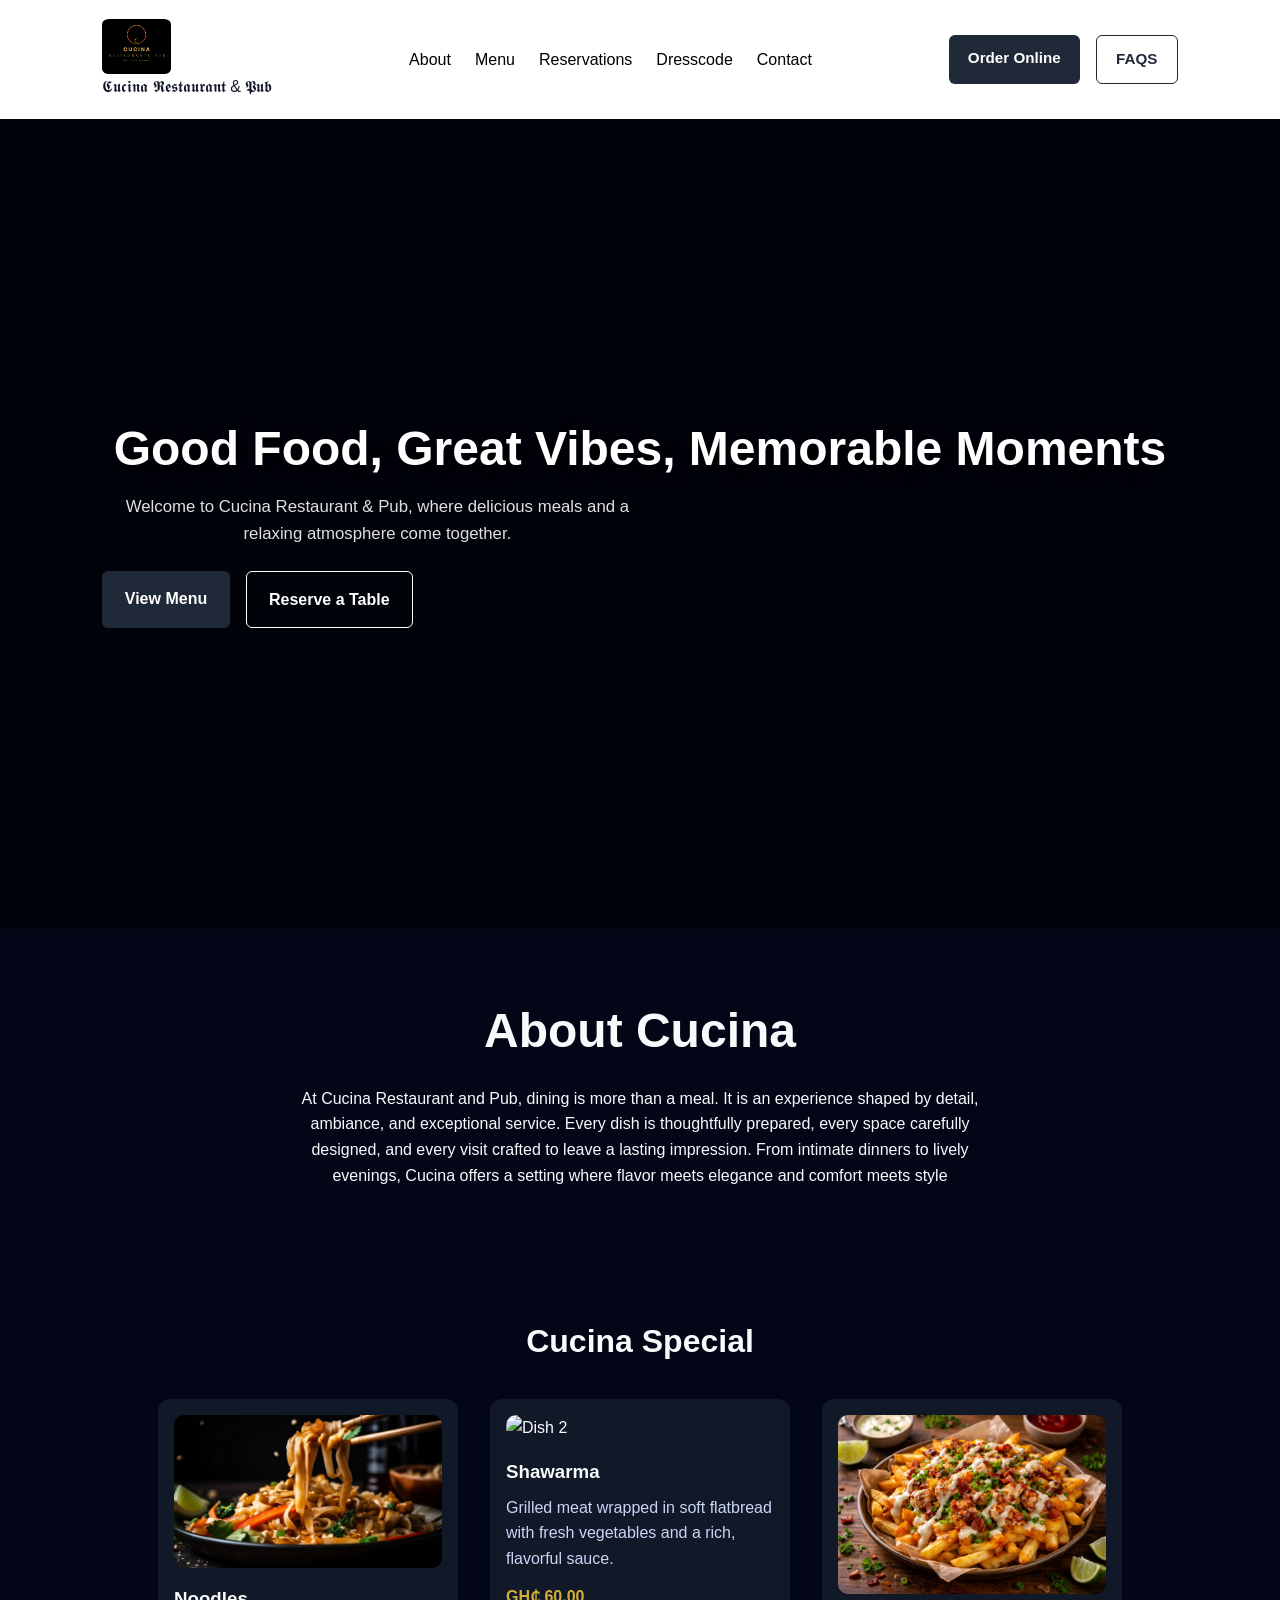
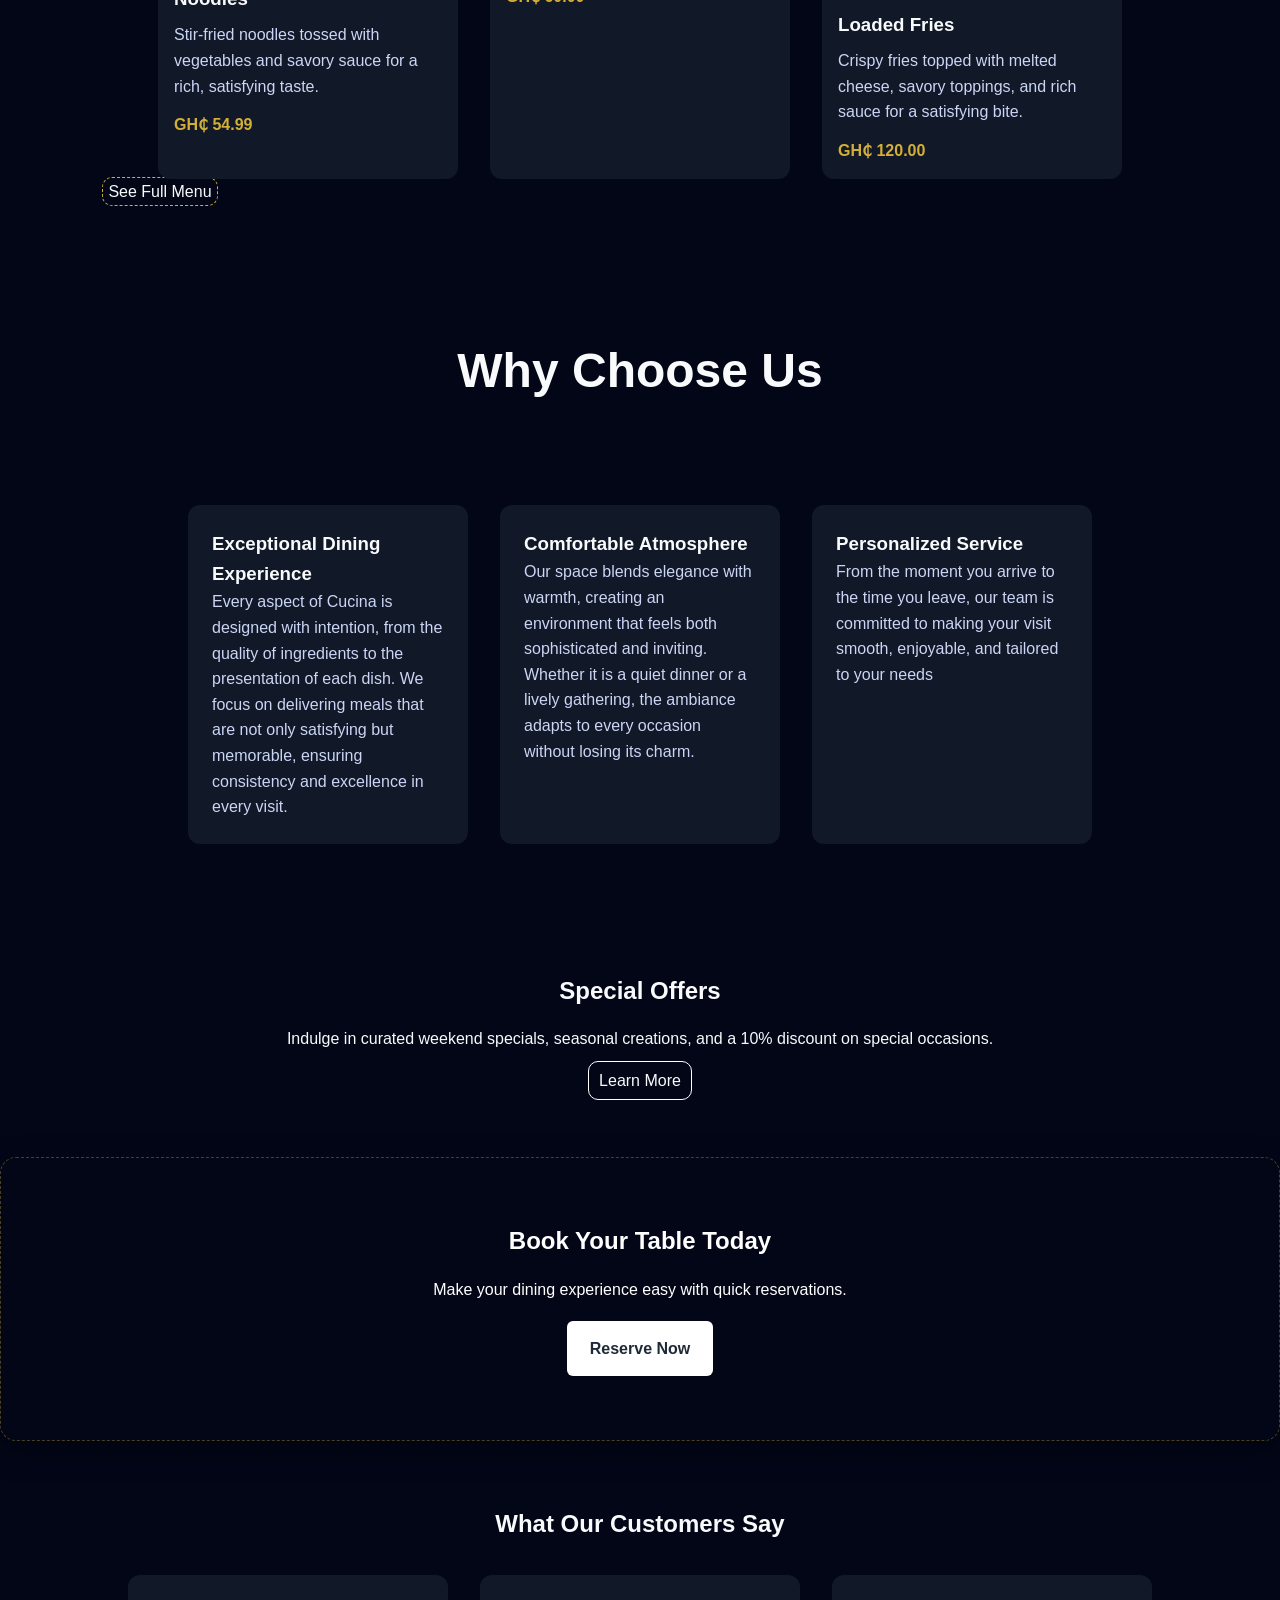
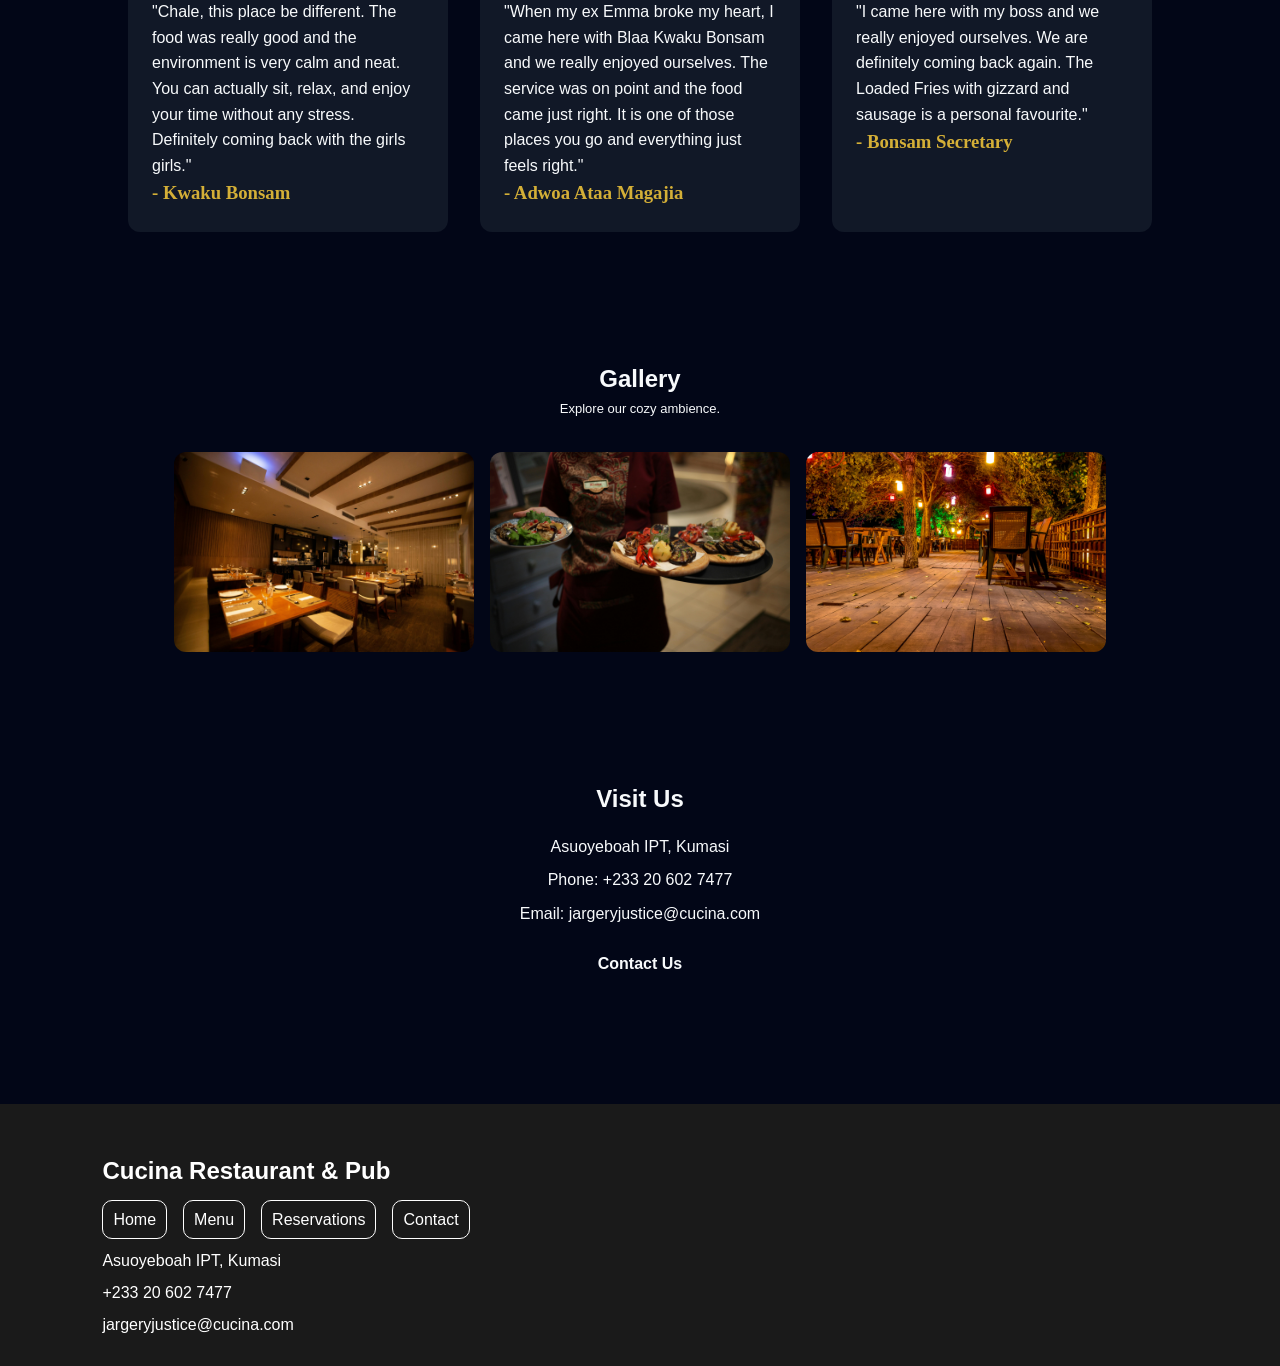
==== index.html @ d52d681e "fixed structure for deployment on vercel" ====
<!DOCTYPE html>
<html lang="en">
<head>
  <meta charset="UTF-8" />
  <meta name="viewport" content="width=device-width, initial-scale=1.0" />
  <link rel="stylesheet" href="css\home.css">
  <link href="https://fonts.googleapis.com/css2?family=Inter:wght@400;500;600&family=Playfair+Display:wght@500;600;700&display=swap" rel="stylesheet">
  <title>Cucina Restaurant & Pub</title>
</head>

<body>

  <header>
    <div class="logo">
      <a href="index.html">
        <img src="assets\logo2.png" loading="eager" alt="Cucina Restaurant and pub logo">
        𝕮𝖚𝖈𝖎𝖓𝖆 𝕽𝖊𝖘𝖙𝖆𝖚𝖗𝖆𝖓𝖙 & 𝕻𝖚𝖇
      </a>
    </div>

    <nav>
      <ul>
        <li><a href="#about">About</a></li>
        <li><a href="menu.html">Menu</a></li>
        <li><a href="reservations.html">Reservations</a></li>
        <li><a href="dresscode.html">Dresscode</a></li>
        <li><a href="contact.html">Contact</a></li>
      </ul>
    </nav>

    <div class="header-actions">
      <a href="menu.html">Order Online</a>
      <a href="faqs.html">FAQS</a>
    </div>
  </header>

  <main>

    <section class="hero" id="about">
      <div class="hero-text" >
        <h1>Good Food, Great Vibes, Memorable Moments</h1>
        <p>
          Welcome to Cucina Restaurant & Pub, where delicious meals and a relaxing atmosphere come together.
        </p>
        <div class="hero-buttons">
          <a href="menu.html">View Menu</a>
          <a href="reservations.html">Reserve a Table</a>
        </div>
      </div>
    </section>

    <section class="intro">
      <h2>About Cucina</h2>
      <p>
        At Cucina Restaurant and Pub, dining is more than a meal. It is an experience shaped by detail, ambiance, and exceptional service. Every dish is thoughtfully prepared, every space carefully designed, and every visit crafted to leave a lasting impression.

        From intimate dinners to lively evenings, Cucina offers a setting where flavor meets elegance and comfort meets style
      </p>
    </section>

    <section class="featured-menu">
      <h2>Cucina Special</h2>

      <div class="menu-items">
        <article class="menu-card">
          <a href="menu.html#noodle">
          <img src="assets\noodles3.jpg" loading="lazy" alt="Dish 1" />
          <h3>Noodles</h3>
          <p>Stir-fried noodles tossed with vegetables and savory sauce for a rich, satisfying taste.</p>
          <span>GH₵ 54.99</span>
          </a>
        </article>

        <article class="menu-card">
          <a href="menu.html#shawarma">
          <img src="assets\sharwarma3.jpg" loading="lazy" alt="Dish 2" />
          <h3>Shawarma</h3>
          <p>Grilled meat wrapped in soft flatbread with fresh vegetables and a rich, flavorful sauce.</p>
          <span>GH₵ 60.00</span>
          </a>
        </article>

        <article class="menu-card">
          <a href="menu.html#lfries">
          <img src="assets\lfries4.png" loading="lazy" alt="Dish 3" />
          <h3>Loaded Fries</h3>
          <p>Crispy fries topped with melted cheese, savory toppings, and rich sauce for a satisfying bite.</p>
          <span>GH₵ 120.00</span>
          </a>
        </article>
      </div>

      <a class="menu" href="menu.html">See Full Menu</a>
    </section>

    <section class="why-us">
      <h2>Why Choose Us</h2>

      <div class="features">
        <article>
          <h3>Exceptional Dining Experience</h3>
          <p>Every aspect of Cucina is designed with intention, from the quality of ingredients to the presentation of each dish. We focus on delivering meals that are not only satisfying but memorable, ensuring consistency and excellence in every visit.</p>
        </article>

        <article>
          <h3>Comfortable Atmosphere</h3>
          <p>Our space blends elegance with warmth, creating an environment that feels both sophisticated and inviting. Whether it is a quiet dinner or a lively gathering, the ambiance adapts to every occasion without losing its charm.</p>
        </article>

        <article>
          <h3>Personalized Service</h3>
         <p>From the moment you arrive to the time you leave, our team is committed to making your visit smooth, enjoyable, and tailored to your needs</p>
        </article>
      </div>
    </section>

    <section class="specials">
      <h2>Special Offers</h2>
      <p>Indulge in curated weekend specials, seasonal creations, and a 10% discount on special occasions.</p>
      <a href="faqs.html#discount">Learn More</a>
    </section>

    <section class="reservation-cta">
      <h2>Book Your Table Today</h2>
      <p>Make your dining experience easy with quick reservations.</p>
      <a href="reservations.html">Reserve Now</a>
    </section>

    <section class="testimonials">
      <h2>What Our Customers Say</h2>

      <div class="testimonial-list">
        <article>
          <p>"Chale, this place be different. The food was really good and the environment is very calm and neat. You can actually sit, relax, and enjoy your time without any stress. Definitely coming back with the girls girls."</p>
          <h3>- Kwaku Bonsam</h3>
        </article>

        <article>
          <p>"When my ex Emma broke my heart, I came here with Blaa Kwaku Bonsam and we really enjoyed ourselves. The service was on point and the food came just right. It is one of those places you go and everything just feels right."</p>
          <h3>- Adwoa Ataa Magajia</h3>
        </article>

         <article>
          <p>"I came here with my boss and we really enjoyed ourselves. We are definitely coming back again. The Loaded Fries with gizzard and sausage is a personal favourite."</p>
          <h3>- Bonsam Secretary</h3>
        </article>
      </div>
    </section>

    <section class="gallery-preview">
      <h2>Gallery <br> <p class="ok">Explore our cozy ambience.</p>
</h2>

      <div class="gallery-images">
        <img src="assets\restaurant2.jpg" loading="lazy" alt="Restaurant interior" />
        <img src="assets\restaurant4.jpg" loading="lazy" alt="Food served at Cucina" />
        <img src="assets\restaurant3.jpg" loading="lazy" alt="Dining environment" />
      </div>
    </section>

    <section class="contact-preview">
      <h2>Visit Us</h2>
      <p>Asuoyeboah IPT, Kumasi</p>
      <p>Phone: +233 20 602 7477</p>
      <p>Email: jargeryjustice@cucina.com</p>
      <a href="contact.html">Contact Us</a>
    </section>

  </main>

  <footer>
    <div class="footer-logo">
      <h2>Cucina Restaurant & Pub</h2>
    </div>

    <div class="footer-links">
      <ul>
        <li><a href="index.html">Home</a></li>
        <li><a href="menu.html">Menu</a></li>
        <li><a href="reservations.html">Reservations</a></li>
        <li><a href="contact.html">Contact</a></li>
      </ul>
    </div>

    <div class="footer-contact">
      <p>Asuoyeboah IPT, Kumasi</p>
      <p>+233 20 602 7477</p>
      <p>jargeryjustice@cucina.com</p>
    </div>

    <p>&copy; 2026 Cucina Restaurant & Pub. All rights reserved.</p>
    <p>Jargery Justice</p>
  </footer>

  <script src="js\home.js"></script>

</body>
</html>
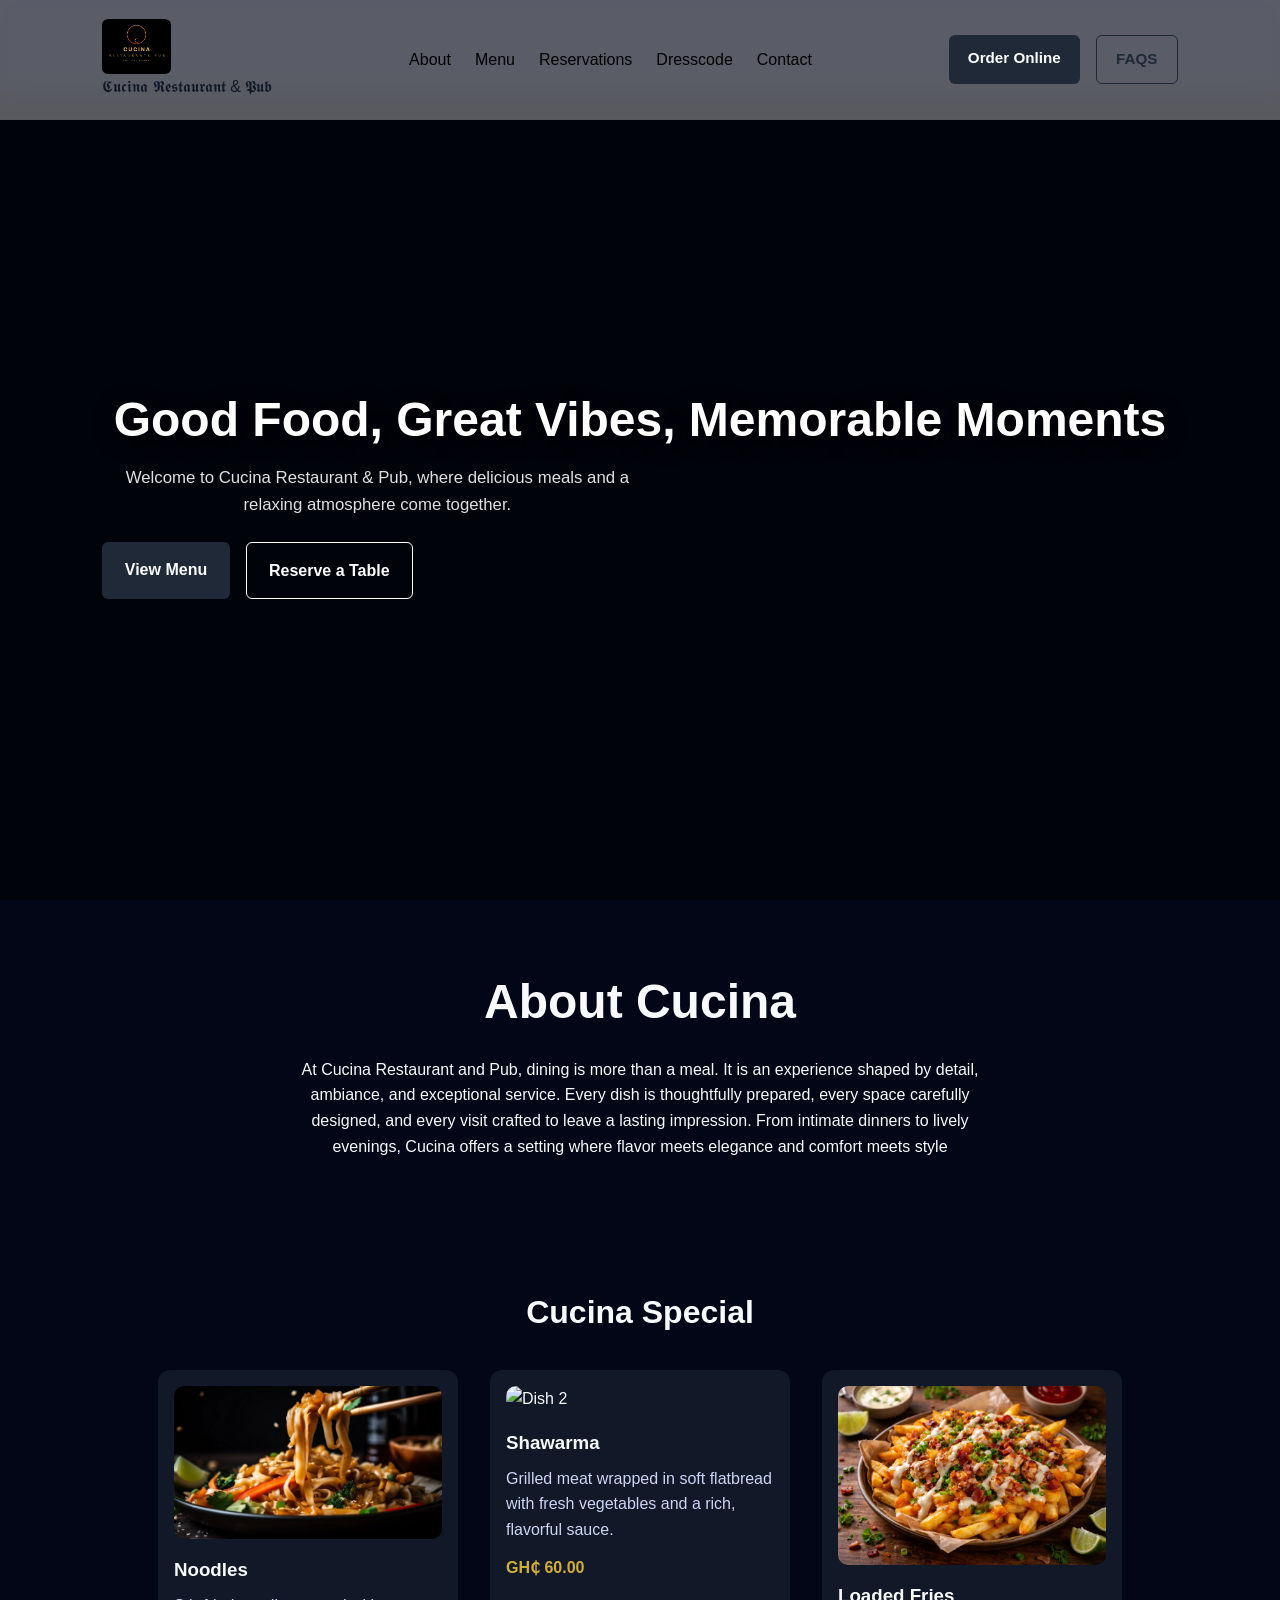
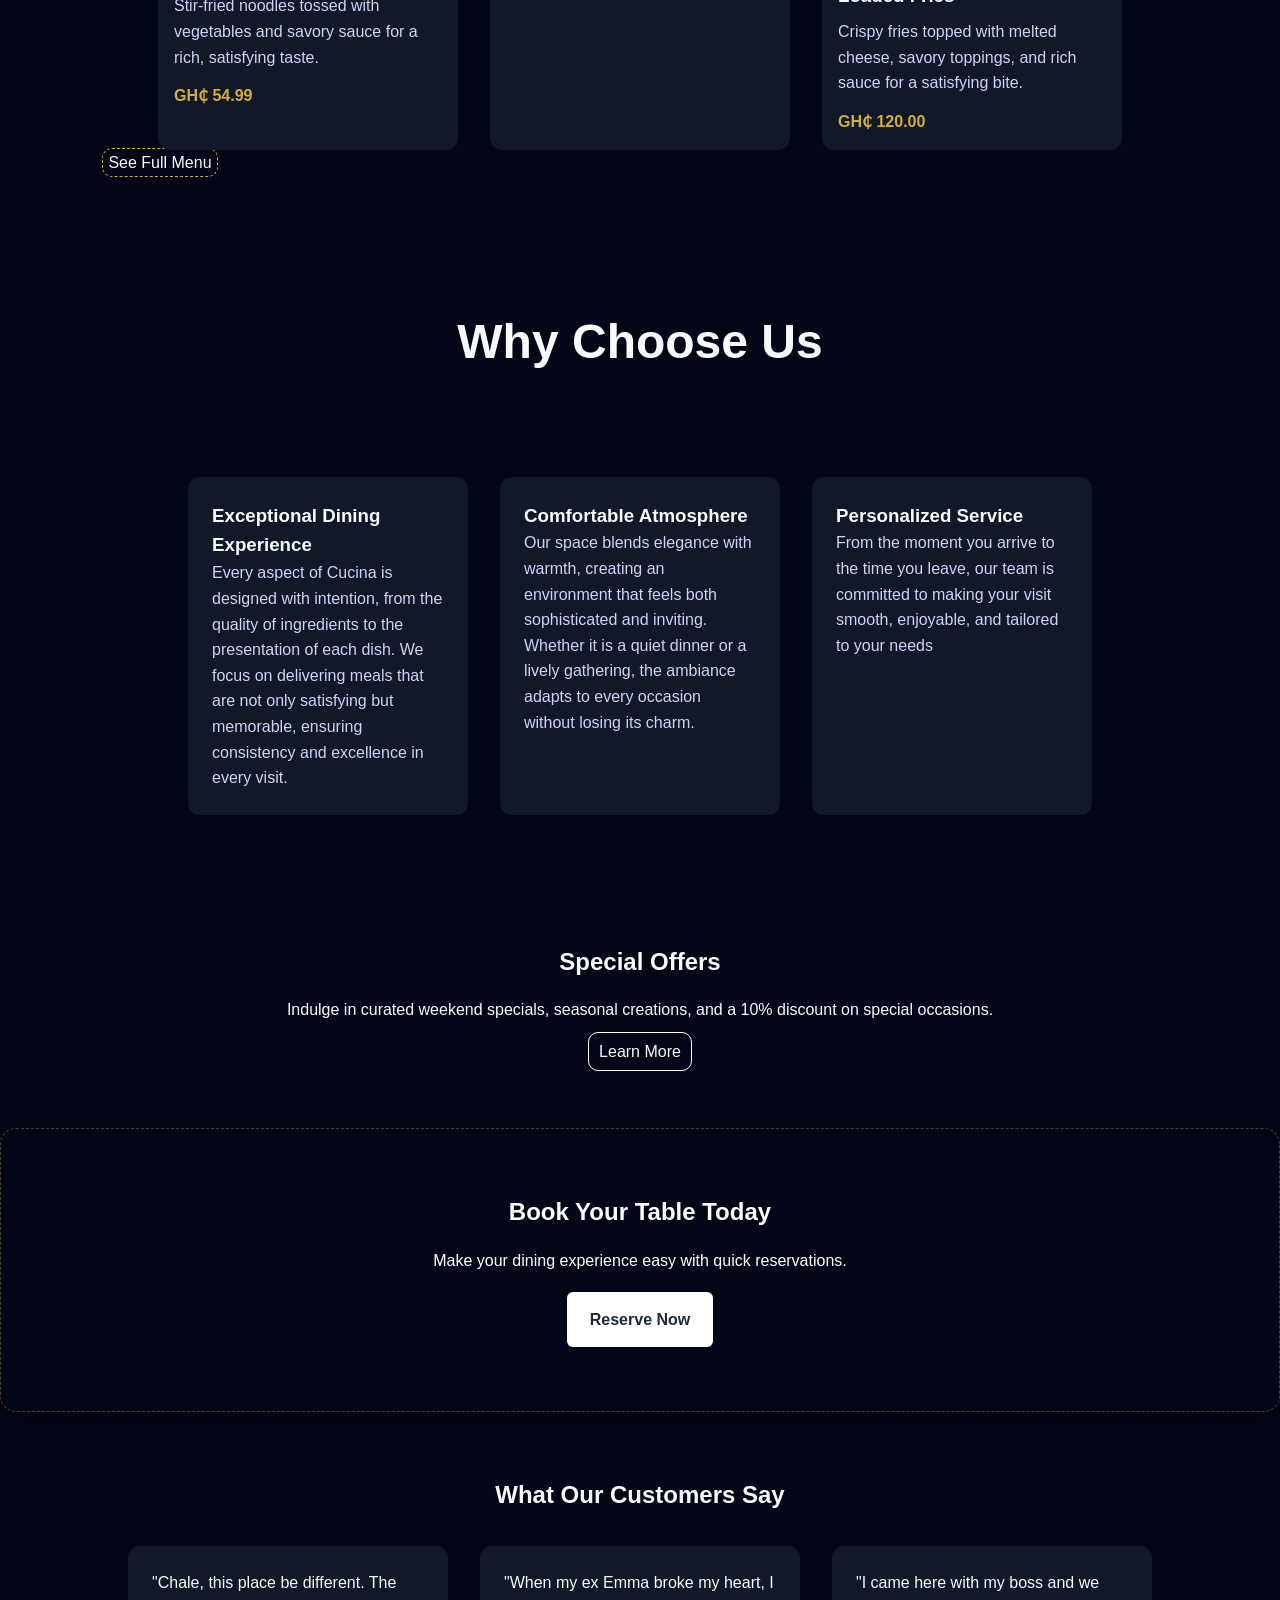
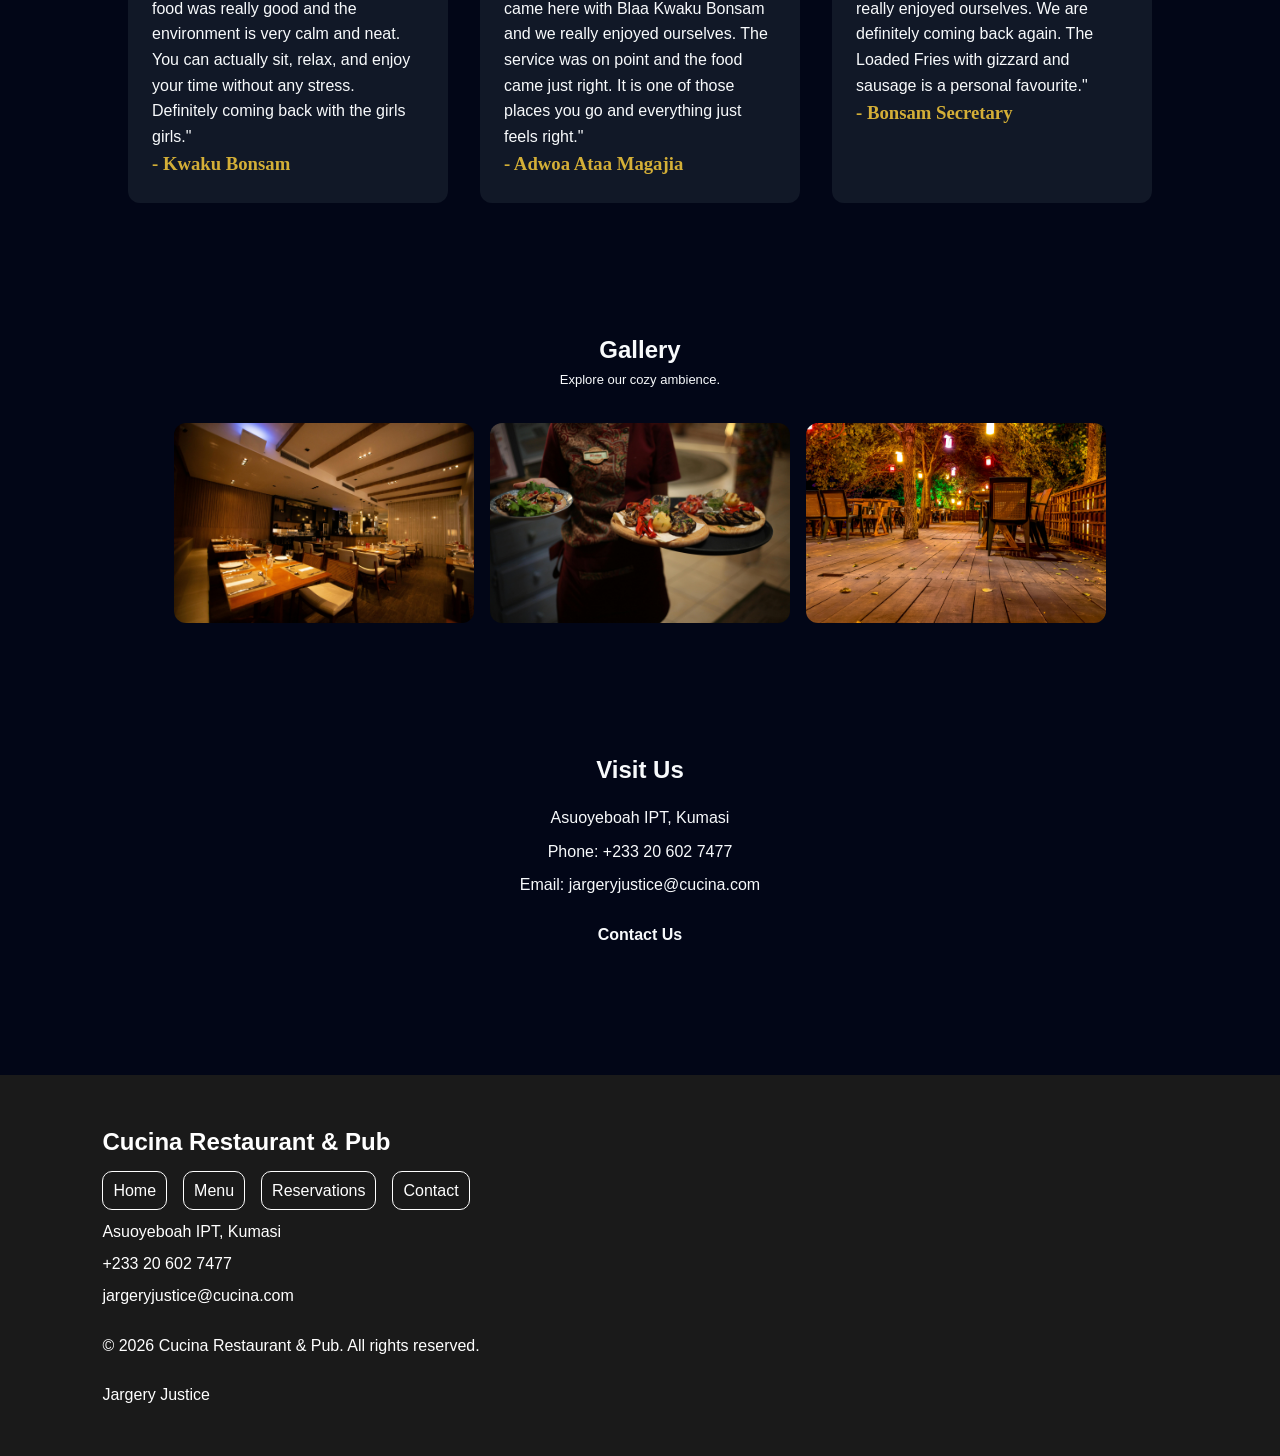
==== commit ca57778e: "new changes" ====
--- a/index.html
+++ b/index.html
@@ -36,7 +36,7 @@
 
   <main>
 
-    <section class="hero" id="about">
+    <section class="hero">
       <div class="hero-text" >
         <h1>Good Food, Great Vibes, Memorable Moments</h1>
         <p>
@@ -44,7 +44,7 @@
         </p>
         <div class="hero-buttons">
           <a href="menu.html">View Menu</a>
-          <a href="reservations.html">Reserve a Table</a>
+          <a id="about" href="reservations.html">Reserve a Table</a>
         </div>
       </div>
     </section>
